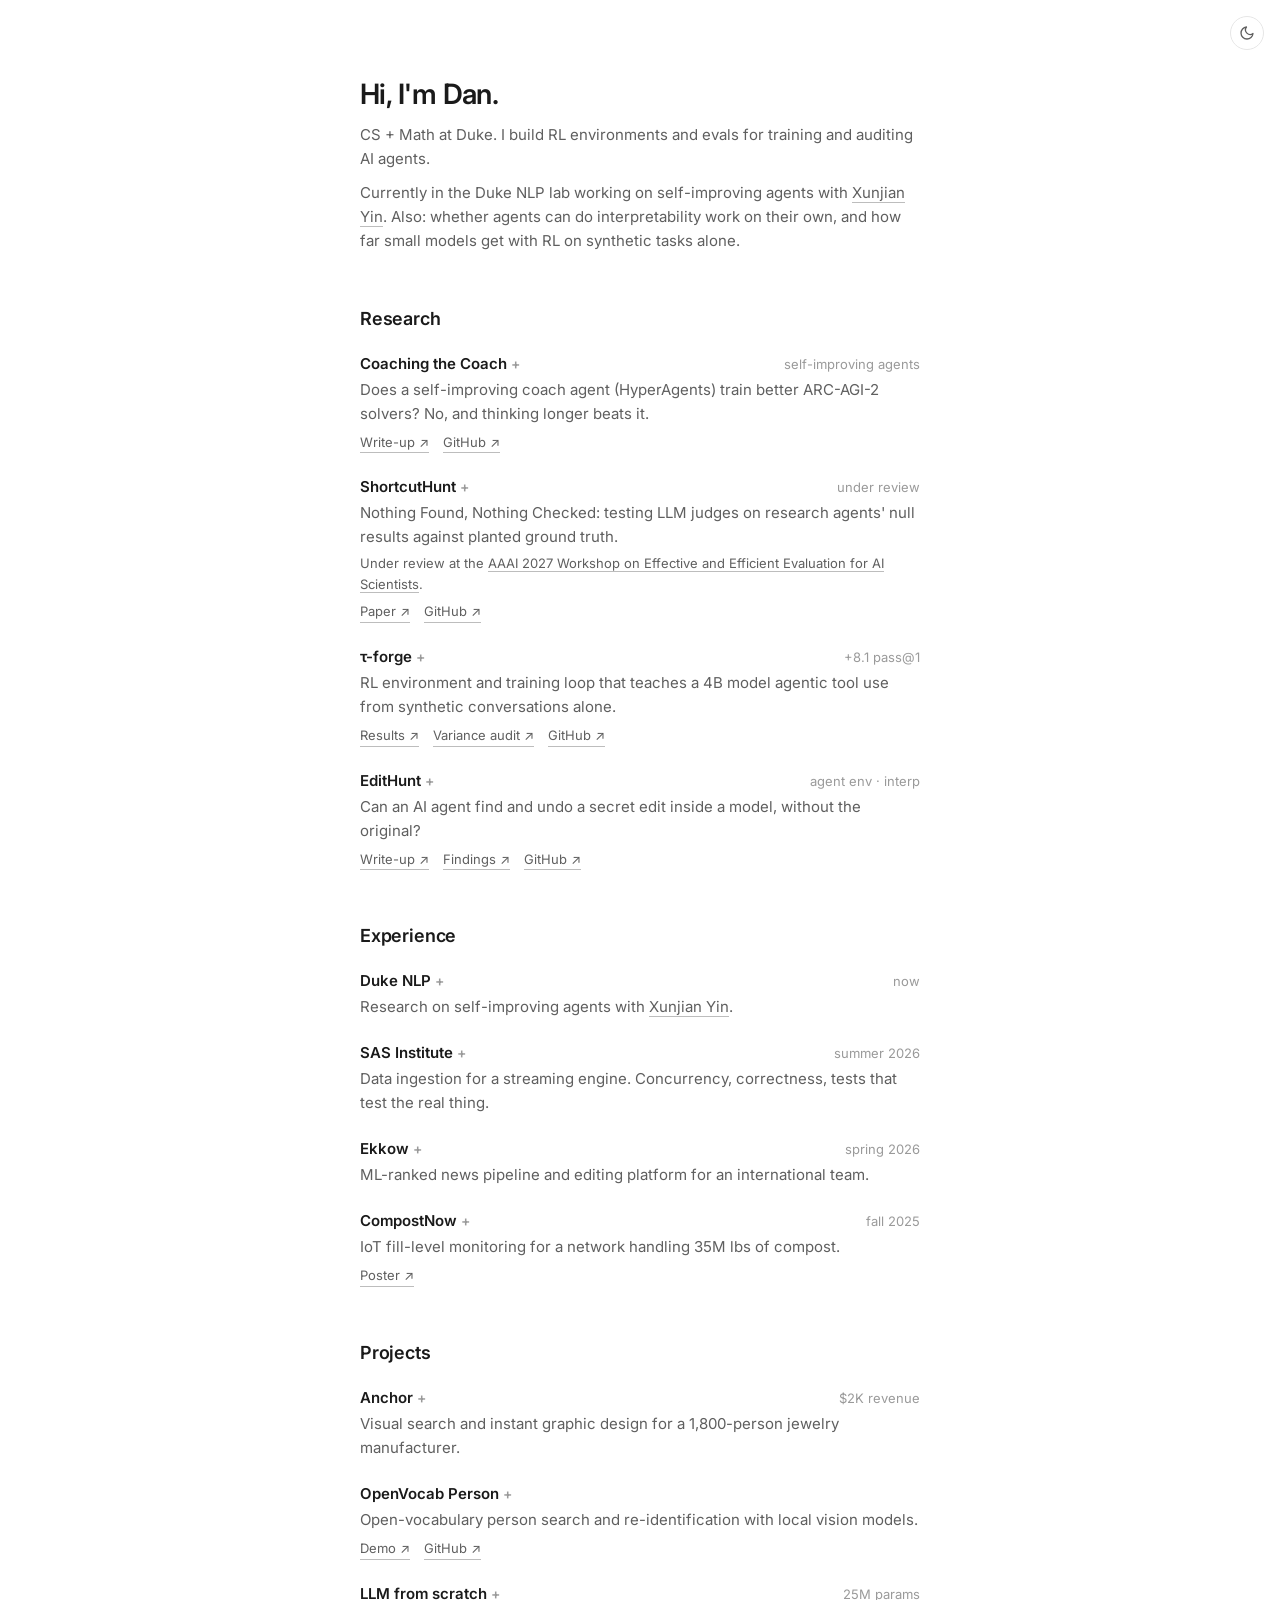
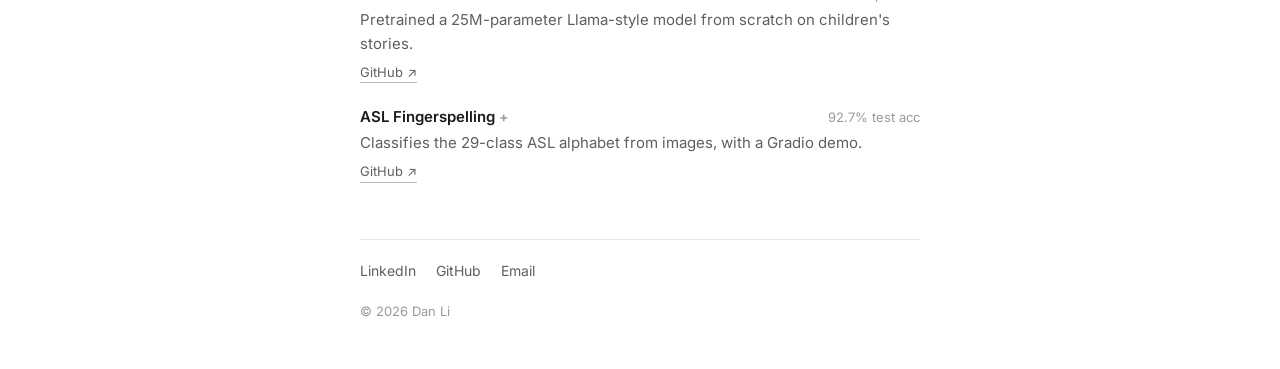
==== index.html @ 37a11379 "ShiftHunt -> ShortcutHunt: link the paper, note it is under review Co-Authored-By: Claude Opus 5.5 <" ====
<!doctype html>
<html lang="en">
<head>
<meta charset="utf-8">
<meta name="viewport" content="width=device-width, initial-scale=1">
<script>
  (function () {
    var t = null;
    try { t = localStorage.getItem("theme"); } catch (e) {}
    if (!t) t = matchMedia("(prefers-color-scheme: dark)").matches ? "dark" : "light";
    document.documentElement.setAttribute("data-theme", t);
  })();
</script>
<title>Dan Li</title>
<meta name="description" content="Dan Li. CS + Math at Duke. I build RL environments and evals for training and auditing AI agents.">
<link rel="preconnect" href="https://fonts.googleapis.com">
<link rel="preconnect" href="https://fonts.gstatic.com" crossorigin>
<link href="https://fonts.googleapis.com/css2?family=Inter:wght@400;500;600&display=swap" rel="stylesheet">
<style>
  :root {
    --bg: #ffffff;
    --fg: #1a1a1a;
    --muted: #5f5f5f;
    --faint: #9a9a9a;
    --rule: #e6e6e6;
    --link-line: #bdbdbd;
  }
  @media (prefers-color-scheme: dark) {
    :root:not([data-theme="light"]) {
      --bg: #111111;
      --fg: #ececec;
      --muted: #a3a3a3;
      --faint: #6f6f6f;
      --rule: #262626;
      --link-line: #4a4a4a;
    }
  }
  :root[data-theme="dark"] {
    --bg: #111111;
    --fg: #ececec;
    --muted: #a3a3a3;
    --faint: #6f6f6f;
    --rule: #262626;
    --link-line: #4a4a4a;
  }
  .theme {
    position: fixed; top: 16px; right: 16px;
    width: 34px; height: 34px; border-radius: 50%;
    display: grid; place-items: center;
    background: transparent; color: var(--muted);
    border: 1px solid var(--rule); cursor: pointer; padding: 0;
  }
  .theme:hover { color: var(--fg); border-color: var(--faint); }
  .theme svg { width: 16px; height: 16px; }
  .theme .sun { display: none; }
  :root[data-theme="dark"] .theme .sun { display: block; }
  :root[data-theme="dark"] .theme .moon { display: none; }
  * { box-sizing: border-box; }
  html { -webkit-text-size-adjust: 100%; }
  body {
    margin: 0;
    background: var(--bg);
    color: var(--fg);
    font: 15px/1.6 "Inter", system-ui, -apple-system, "Segoe UI", sans-serif;
    -webkit-font-smoothing: antialiased;
  }
  main { max-width: 600px; margin: 0 auto; padding: 72px 20px 48px; }
  h1 { font-size: 28px; font-weight: 600; letter-spacing: -0.02em; margin: 0 0 6px; }
  .lede { color: var(--muted); margin: 0; }
  .lede + .lede { margin-top: 10px; }
  h2 { font-size: 18px; font-weight: 600; margin: 52px 0 18px; letter-spacing: -0.01em; }
  a { color: inherit; text-decoration: none; border-bottom: 1px solid var(--link-line); }
  a:hover { border-bottom-color: var(--fg); }

  .item { margin: 0 0 22px; }
  details > summary { list-style: none; cursor: pointer; }
  details > summary::-webkit-details-marker { display: none; }
  .head { display: flex; align-items: baseline; gap: 12px; }
  .title { font-weight: 600; }
  .plus { color: var(--faint); font-size: 14px; transition: transform .15s; display: inline-block; margin-left: 4px; }
  details[open] .plus { transform: rotate(45deg); }
  .tag { margin-left: auto; color: var(--faint); font-size: 13px; white-space: nowrap; }
  .desc { color: var(--muted); margin: 2px 0 0; }
  .more { color: var(--muted); font-size: 14px; margin: 8px 0 0; padding-left: 14px; border-left: 1px solid var(--rule); }
  .more ul { margin: 0; padding-left: 16px; }
  .more li { margin: 0 0 4px; }
  .note { color: var(--muted); font-size: 13px; margin: 4px 0 0; }
  .links { margin: 6px 0 0; font-size: 13px; display: flex; flex-wrap: wrap; gap: 4px 14px; }
  .links a { color: var(--muted); }
  .links a::after { content: " \2197"; }

  footer { margin-top: 56px; padding-top: 20px; border-top: 1px solid var(--rule); font-size: 14px; }
  footer nav { display: flex; flex-wrap: wrap; gap: 6px 20px; }
  footer nav a { border: 0; color: var(--muted); }
  footer nav a:hover { color: var(--fg); }
  .copy { color: var(--faint); font-size: 13px; margin-top: 18px; }

  @media (max-width: 480px) {
    main { padding: 48px 16px 40px; }
    .head { flex-wrap: wrap; gap: 0 12px; }
  }
</style>
</head>
<body>
<button class="theme" type="button" aria-label="Toggle light and dark mode">
  <svg class="moon" viewBox="0 0 24 24" fill="none" stroke="currentColor" stroke-width="2" stroke-linecap="round" stroke-linejoin="round"><path d="M21 12.8A9 9 0 1 1 11.2 3a7 7 0 0 0 9.8 9.8z"/></svg>
  <svg class="sun" viewBox="0 0 24 24" fill="none" stroke="currentColor" stroke-width="2" stroke-linecap="round"><circle cx="12" cy="12" r="4"/><path d="M12 2v2M12 20v2M4.9 4.9l1.4 1.4M17.7 17.7l1.4 1.4M2 12h2M20 12h2M4.9 19.1l1.4-1.4M17.7 6.3l1.4-1.4"/></svg>
</button>
<main>
  <h1>Hi, I'm Dan.</h1>
  <p class="lede">CS + Math at Duke. I build RL environments and evals for training and auditing AI agents.</p>
  <p class="lede">Currently in the Duke NLP lab working on self-improving agents with <a href="https://xunjianyin.github.io/">Xunjian Yin</a>. Also: whether agents can do interpretability work on their own, and how far small models get with RL on synthetic tasks alone.</p>

  <h2>Research</h2>

  <div class="item">
    <details>
      <summary><div class="head"><span class="title">Coaching the Coach<span class="plus">+</span></span><span class="tag">self-improving agents</span></div><p class="desc">Does a self-improving coach agent (HyperAgents) train better ARC-AGI-2 solvers? No, and thinking longer beats it.</p></summary>
      <div class="more">
        <ul>
          <li>A meta agent rewrites a puzzle-solving agent's code, and is also allowed to rewrite its own. We froze the self-improved coaches and had each train a fresh player on new practice puzzles.</li>
          <li>On a held-out exam, coached players scored about the same as an uncoached one (29.3%). Raising the model's reasoning effort one notch (41.1%) beat every form of coaching.</li>
          <li>Interactive explorer: try the puzzles, replay every exam answer, read every coaching session and code change.</li>
        </ul>
      </div>
    </details>
    <div class="links">
      <a href="coaching-the-coach/">Write-up</a>
      <a href="https://github.com/dianhaoli/HyperAgents/tree/arc2-improver">GitHub</a>
    </div>
  </div>

  <div class="item">
    <details>
      <summary><div class="head"><span class="title">ShortcutHunt<span class="plus">+</span></span><span class="tag">under review</span></div><p class="desc">Nothing Found, Nothing Checked: testing LLM judges on research agents' null results against planted ground truth.</p></summary>
      <div class="more">
        <ul>
          <li>Agents audit linear probes on Gemma-2-2B for a planted shortcut, like British spelling. Some probes have none, so "nothing found" can be right, and a program grades every answer.</li>
          <li>In 254 rollouts by five agents, most errors on the hardest probes (77 of 115) are incorrect nulls: "nothing found" when a shortcut exists.</li>
          <li>Without ground truth, the main judge (GPT-6.1 Terra) credits 50 of those 77 given the agent's messages, and 39 given the full transcript. It is consistent but agrees only weakly with ground truth (κ = 0.32–0.46), and a 0.86 accuracy gap between two agents shrinks to 0.03.</li>
          <li>Stricter prompts stop crediting wrong answers only by rejecting correct ones too.</li>
        </ul>
      </div>
    </details>
    <p class="note">Under review at the <a href="https://eval-ai-scientists.github.io/aaai27/">AAAI 2027 Workshop on Effective and Efficient Evaluation for AI Scientists</a>.</p>
    <div class="links">
      <a href="assets/nothing-found-nothing-checked.pdf">Paper</a>
      <a href="https://github.com/dianhaoli/shifthunt">GitHub</a>
    </div>
  </div>

  <div class="item">
    <details>
      <summary><div class="head"><span class="title">τ-forge<span class="plus">+</span></span><span class="tag">+8.1 pass@1</span></div><p class="desc">RL environment and training loop that teaches a 4B model agentic tool use from synthetic conversations alone.</p></summary>
      <div class="more">
        <ul>
          <li>LoRA GRPO on Qwen3-4B-Instruct for multi-turn customer-service tool use. τ²-bench retail pass@1 53.1% → 61.2% (95% CI +2.9 to +13.4), pass^4 28.9% → 36.8%.</li>
          <li>Trained only on programmatically generated, tool-verified synthetic tasks with a scripted customer: no LLM in the training loop, so rollouts are cheap and reproducible.</li>
          <li>All 114 real benchmark tasks held out of generation and checkpoint selection; one eval on one checkpoint.</li>
        </ul>
      </div>
    </details>
    <div class="links">
      <a href="https://github.com/dianhaoli/tau-forge#result">Results</a>
      <a href="https://github.com/dianhaoli/tau-forge/blob/main/docs/variance_audit.md">Variance audit</a>
      <a href="https://github.com/dianhaoli/tau-forge">GitHub</a>
    </div>
  </div>

  <div class="item">
    <details>
      <summary><div class="head"><span class="title">EditHunt<span class="plus">+</span></span><span class="tag">agent env · interp</span></div><p class="desc">Can an AI agent find and undo a secret edit inside a model, without the original?</p></summary>
      <div class="more">
        <ul>
          <li>A hidden, self-gating edit is planted in Qwen2.5-1.5B. Patching the wrong answers back recovers at most 0.43 of the original model; finding and inverting the edit recovers up to 0.99, so the task requires looking inside.</li>
          <li>With no method hint, gpt-6.1-sol worked out model diffing by itself (per-layer activation jumps of affected vs control cities), estimated the plant at cos 0.93–0.97 and passed 5/24 runs, its best in 10 turns for ~$0.07. gpt-6-luna passed 0/8.</li>
          <li>No run undid a two-edit model (0/8): agents fix one edit and stop looking.</li>
          <li>Built on a finding that holds in four models: a "state" direction at the city token that works until a fixed handoff layer.</li>
        </ul>
      </div>
    </details>
    <div class="links">
      <a href="edithunt/">Write-up</a>
      <a href="https://github.com/dianhaoli/edit_hunt/blob/main/FINDINGS.md">Findings</a>
      <a href="https://github.com/dianhaoli/edit_hunt">GitHub</a>
    </div>
  </div>

  <h2>Experience</h2>

  <div class="item">
    <details>
      <summary><div class="head"><span class="title">Duke NLP<span class="plus">+</span></span><span class="tag">now</span></div><p class="desc">Research on self-improving agents with <a href="https://xunjianyin.github.io/">Xunjian Yin</a>.</p></summary>
      <div class="more">
        <ul>
          <li>Testing whether agents that rewrite their own improvement procedure actually get better at improving others (see Coaching the Coach).</li>
        </ul>
      </div>
    </details>
  </div>

  <div class="item">
    <details>
      <summary><div class="head"><span class="title">SAS Institute<span class="plus">+</span></span><span class="tag">summer 2026</span></div><p class="desc">Data ingestion for a streaming engine. Concurrency, correctness, tests that test the real thing.</p></summary>
      <div class="more">
        <ul>
          <li>Go file-input component for a Kubernetes-native stream processing engine used by global banks: file watching, dual-mutex concurrency, shutdown 60s → 2ms.</li>
          <li>Age-based gating to stop partial-write data loss, proven with e2e tests against real pods (concurrent writers, duplicate delivery, shutdown).</li>
          <li>Unit coverage 76% → 91% by replacing superficial mocks with real failure injection.</li>
        </ul>
      </div>
    </details>
  </div>

  <div class="item">
    <details>
      <summary><div class="head"><span class="title">Ekkow<span class="plus">+</span></span><span class="tag">spring 2026</span></div><p class="desc">ML-ranked news pipeline and editing platform for an international team.</p></summary>
      <div class="more">
        <ul>
          <li>Ranks 10K+ articles a month with XGBoost on sentence-transformer embeddings plus rules and view data.</li>
          <li>Concurrent multi-user translation and editing (FastAPI, Next.js, PostgreSQL, DeepL) with claims and row-level locks. Saves the team ~20 hours a week.</li>
        </ul>
      </div>
    </details>
  </div>

  <div class="item">
    <details>
      <summary><div class="head"><span class="title">CompostNow<span class="plus">+</span></span><span class="tag">fall 2025</span></div><p class="desc">IoT fill-level monitoring for a network handling 35M lbs of compost.</p></summary>
      <div class="more">
        <ul>
          <li>ESP32 + ultrasonic sensors on compost bins, C firmware, live Firebase dashboard.</li>
        </ul>
      </div>
    </details>
    <div class="links">
      <a href="assets/compostnow-poster.webp">Poster</a>
    </div>
  </div>

  <h2>Projects</h2>

  <div class="item">
    <details>
      <summary><div class="head"><span class="title">Anchor<span class="plus">+</span></span><span class="tag">$2K revenue</span></div><p class="desc">Visual search and instant graphic design for a 1,800-person jewelry manufacturer.</p></summary>
      <div class="more">
        <ul>
          <li>SigLIP + DINOv2 + FAISS consensus over a 100K-piece catalog surfaced 2,300 duplicate designs (~$57.5K in value).</li>
          <li>Lookbook generator: 1.5 hours of manual layout to under 60 seconds across 5,700+ SKUs. $2.5K revenue; ran the sales cycle myself.</li>
        </ul>
      </div>
    </details>
  </div>

  <div class="item">
    <details>
      <summary><div class="head"><span class="title">OpenVocab Person<span class="plus">+</span></span></div><p class="desc">Open-vocabulary person search and re-identification with local vision models.</p></summary>
      <div class="more">
        <ul>
          <li>YOLO detection, Qwen2.5-VL descriptions, OSNet 512-d Re-ID clustered across uploads in pgvector, hybrid text + image search.</li>
          <li>Follow-up Q&amp;A on any detected person, grounded in the crop with opt-in full-scene context.</li>
        </ul>
      </div>
    </details>
    <div class="links">
      <a href="https://www.youtube.com/watch?v=MsrKKbLeFY0">Demo</a>
      <a href="https://github.com/dianhaoli/openvocabperson">GitHub</a>
    </div>
  </div>

  <div class="item">
    <details>
      <summary><div class="head"><span class="title">LLM from scratch<span class="plus">+</span></span><span class="tag">25M params</span></div><p class="desc">Pretrained a 25M-parameter Llama-style model from scratch on children's stories.</p></summary>
      <div class="more">
        <ul>
          <li>Custom BPE tokenizer in Python and a Llama-style transformer in PyTorch.</li>
          <li>Trained on 655M TinyStories tokens on AWS EC2 to a validation loss of 1.18; generates coherent children's stories.</li>
        </ul>
      </div>
    </details>
    <div class="links">
      <a href="https://github.com/dianhaoli/gpt">GitHub</a>
    </div>
  </div>

  <div class="item">
    <details>
      <summary><div class="head"><span class="title">ASL Fingerspelling<span class="plus">+</span></span><span class="tag">92.7% test acc</span></div><p class="desc">Classifies the 29-class ASL alphabet from images, with a Gradio demo.</p></summary>
      <div class="more">
        <ul>
          <li>Compact custom CNN (92.7% test accuracy) compared against fine-tuned MobileNetV2 transfer learning (74.8%), with augmentation and an 80/10/10 split.</li>
        </ul>
      </div>
    </details>
    <div class="links">
      <a href="https://github.com/dianhaoli/asl_fingerspell">GitHub</a>
    </div>
  </div>

  <footer>
    <nav>
      <a href="https://www.linkedin.com/in/dianhaoli">LinkedIn</a>
      <a href="https://github.com/dianhaoli">GitHub</a>
      <a href="mailto:dianhaoli@gmail.com">Email</a>
    </nav>
    <div class="copy">© 2026 Dan Li</div>
  </footer>
</main>
<script>
  document.querySelector(".theme").addEventListener("click", function () {
    var root = document.documentElement;
    var t = root.getAttribute("data-theme") === "dark" ? "light" : "dark";
    root.setAttribute("data-theme", t);
    try { localStorage.setItem("theme", t); } catch (e) {}
  });
</script>
</body>
</html>
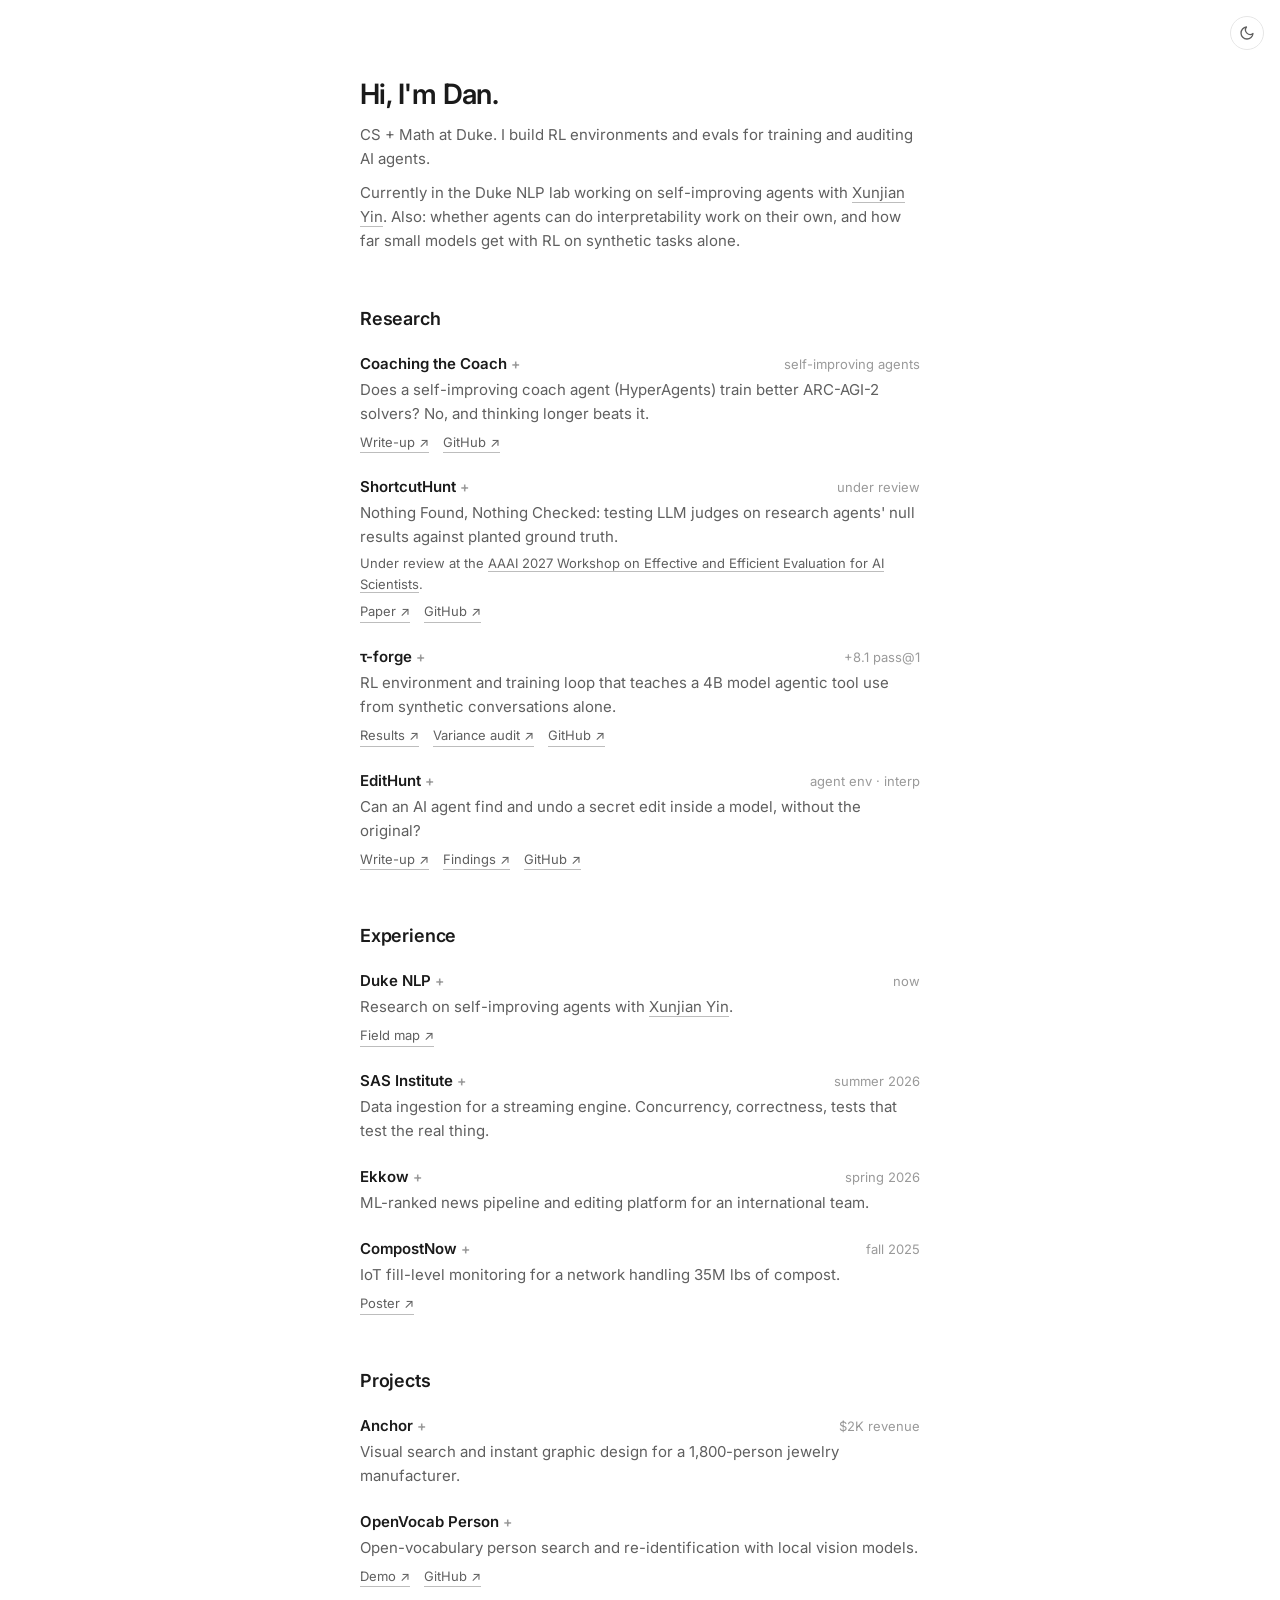
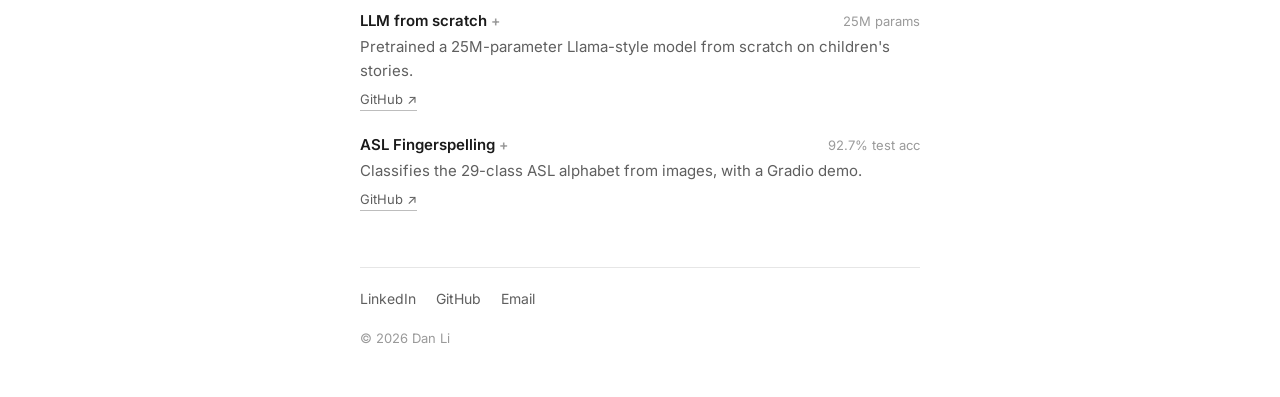
==== commit fde050ee: "Add self-improving agents field map post, linked from Duke NLP Co-Authored-By: Claude Opus 5.5 <nore" ====
--- a/index.html
+++ b/index.html
@@ -194,9 +194,13 @@
       <div class="more">
         <ul>
           <li>Testing whether agents that rewrite their own improvement procedure actually get better at improving others (see Coaching the Coach).</li>
-        </ul>
-      </div>
-    </details>
+          <li>Wrote a map of the field: one ladder for reading self-improvement claims, seven research areas, and what the recent audits found.</li>
+        </ul>
+      </div>
+    </details>
+    <div class="links">
+      <a href="self-improving-agents/">Field map</a>
+    </div>
   </div>
 
   <div class="item">
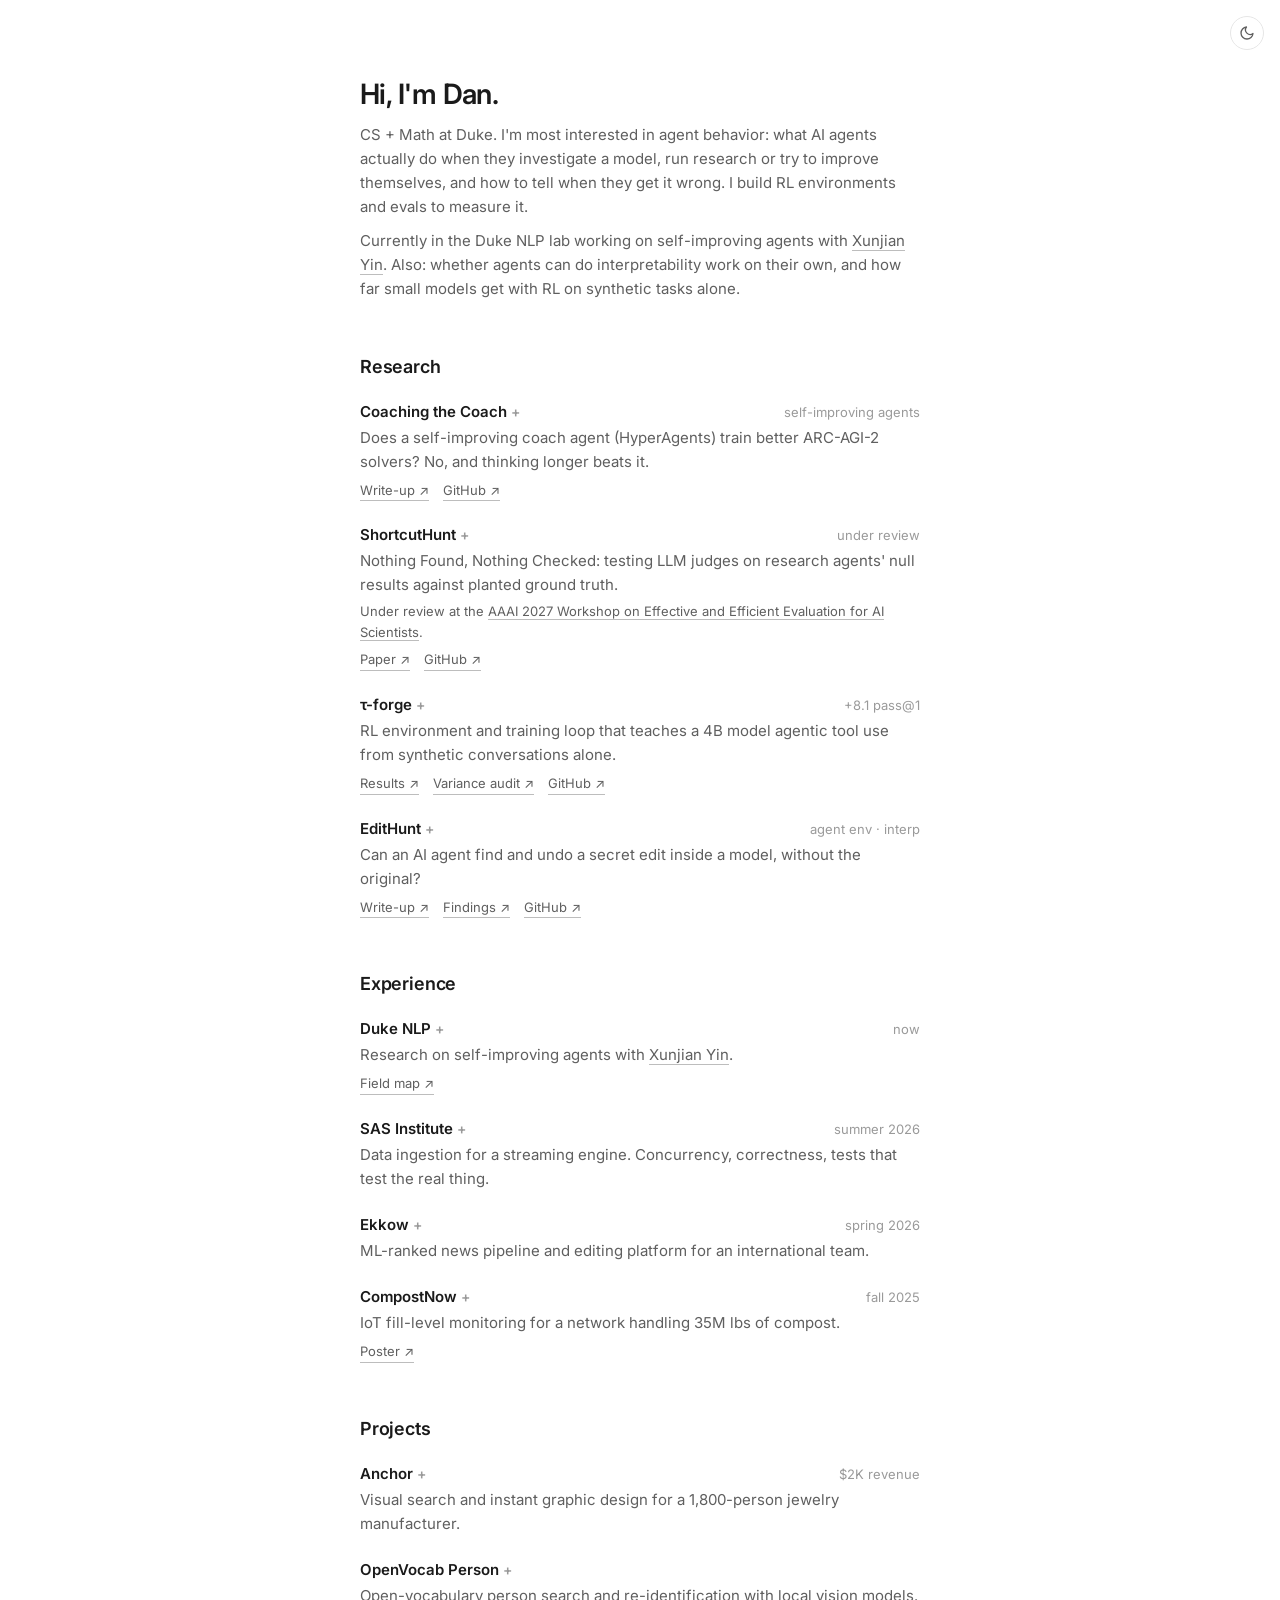
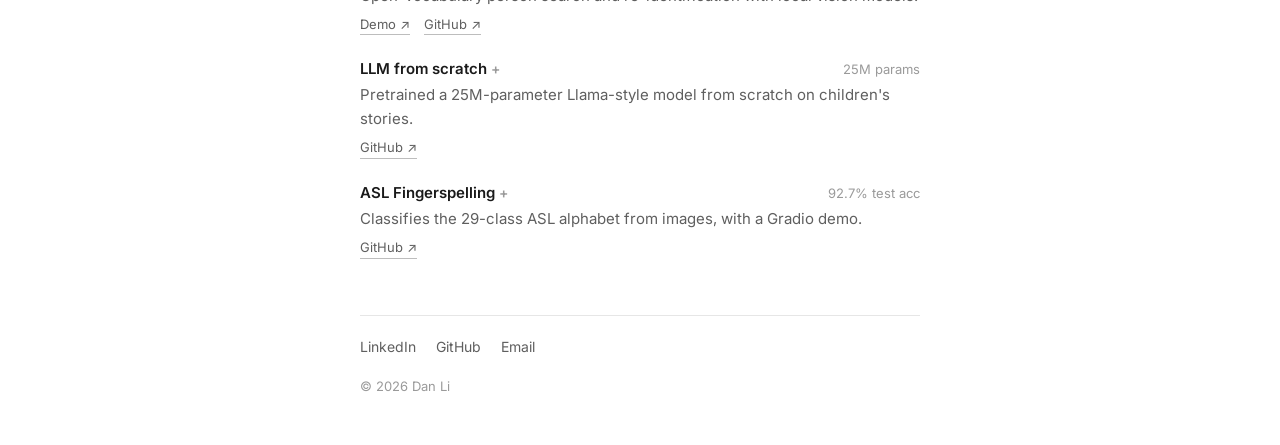
==== commit e03259ff: "Bio: lead with interest in agent behavior Co-Authored-By: Claude Opus 5.5 <noreply@anthropic.com> Cl" ====
--- a/index.html
+++ b/index.html
@@ -108,7 +108,7 @@
 </button>
 <main>
   <h1>Hi, I'm Dan.</h1>
-  <p class="lede">CS + Math at Duke. I build RL environments and evals for training and auditing AI agents.</p>
+  <p class="lede">CS + Math at Duke. I'm most interested in agent behavior: what AI agents actually do when they investigate a model, run research or try to improve themselves, and how to tell when they get it wrong. I build RL environments and evals to measure it.</p>
   <p class="lede">Currently in the Duke NLP lab working on self-improving agents with <a href="https://xunjianyin.github.io/">Xunjian Yin</a>. Also: whether agents can do interpretability work on their own, and how far small models get with RL on synthetic tasks alone.</p>
 
   <h2>Research</h2>
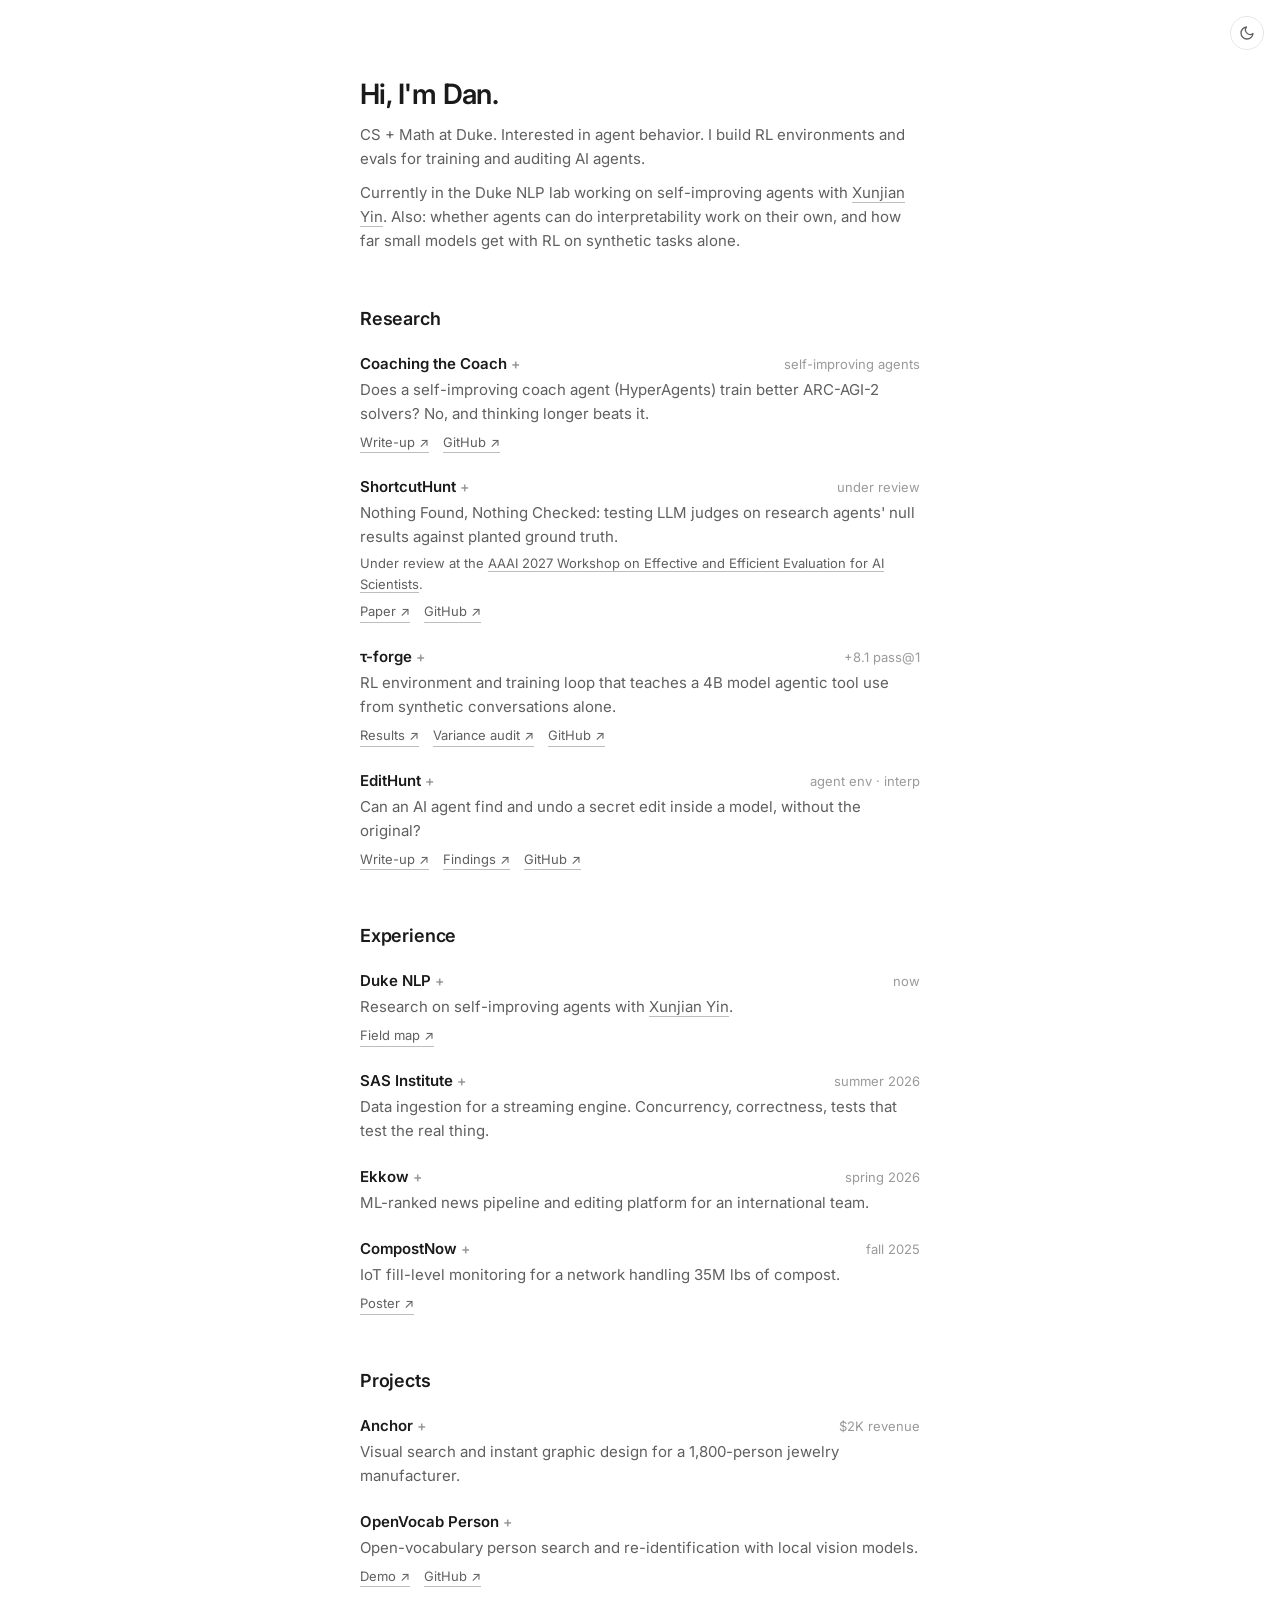
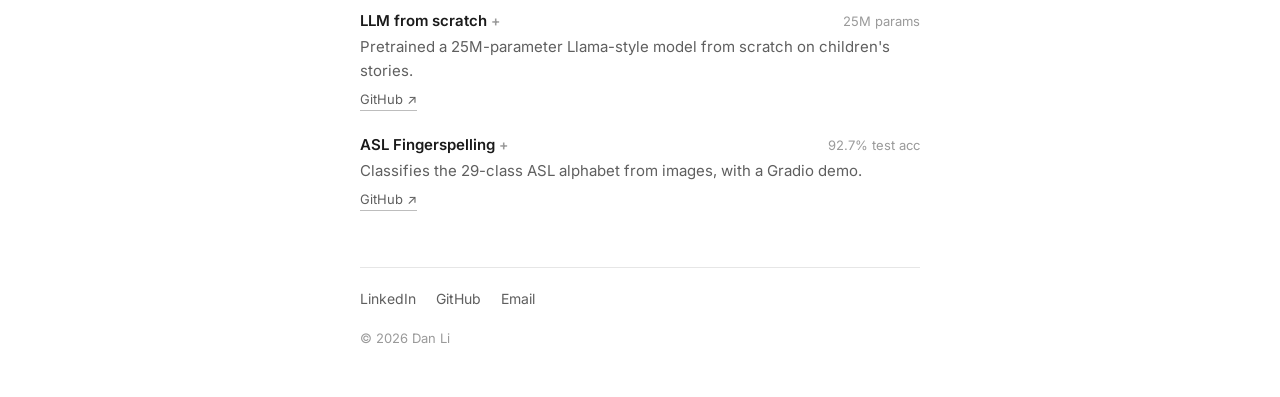
==== commit 7a0ffc76: "Bio: short agent-behavior line Co-Authored-By: Claude Opus 5.5 <noreply@anthropic.com> Claude-Sessio" ====
--- a/index.html
+++ b/index.html
@@ -108,7 +108,7 @@
 </button>
 <main>
   <h1>Hi, I'm Dan.</h1>
-  <p class="lede">CS + Math at Duke. I'm most interested in agent behavior: what AI agents actually do when they investigate a model, run research or try to improve themselves, and how to tell when they get it wrong. I build RL environments and evals to measure it.</p>
+  <p class="lede">CS + Math at Duke. Interested in agent behavior. I build RL environments and evals for training and auditing AI agents.</p>
   <p class="lede">Currently in the Duke NLP lab working on self-improving agents with <a href="https://xunjianyin.github.io/">Xunjian Yin</a>. Also: whether agents can do interpretability work on their own, and how far small models get with RL on synthetic tasks alone.</p>
 
   <h2>Research</h2>
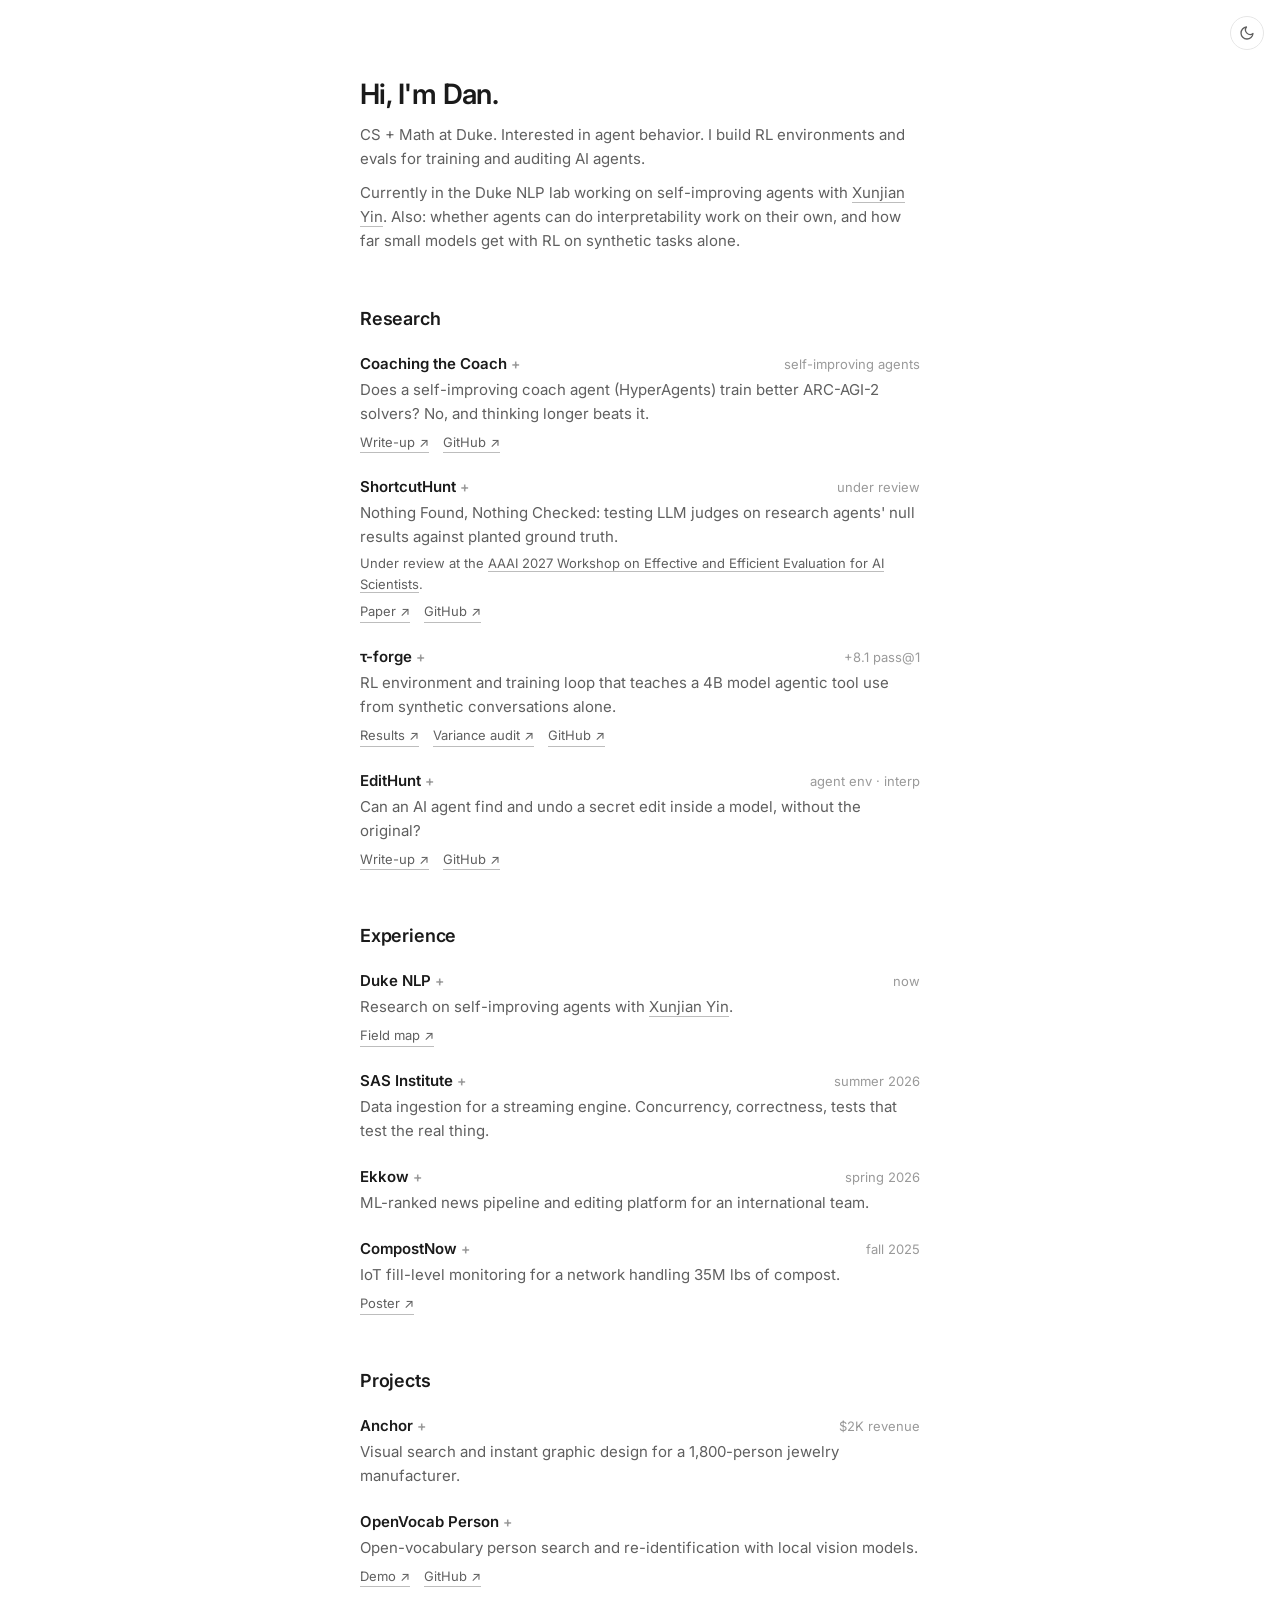
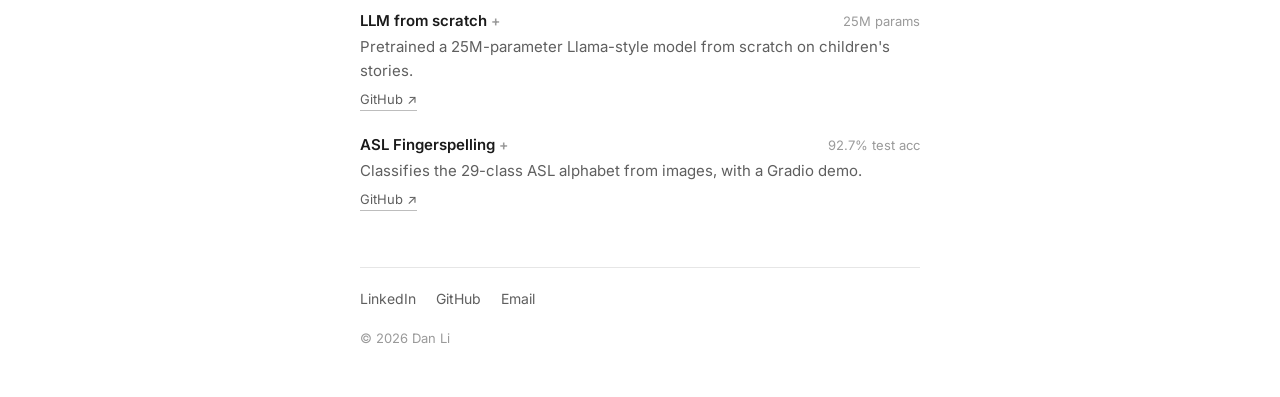
==== commit 98c31244: "EditHunt: drop Findings link Co-Authored-By: Claude Opus 5.5 <noreply@anthropic.com> Claude-Session:" ====
--- a/index.html
+++ b/index.html
@@ -145,7 +145,7 @@
     <p class="note">Under review at the <a href="https://eval-ai-scientists.github.io/aaai27/">AAAI 2027 Workshop on Effective and Efficient Evaluation for AI Scientists</a>.</p>
     <div class="links">
       <a href="assets/nothing-found-nothing-checked.pdf">Paper</a>
-      <a href="https://github.com/dianhaoli/shifthunt">GitHub</a>
+      <a href="https://github.com/dianhaoli/shortcuthunt">GitHub</a>
     </div>
   </div>
 
@@ -181,7 +181,6 @@
     </details>
     <div class="links">
       <a href="edithunt/">Write-up</a>
-      <a href="https://github.com/dianhaoli/edit_hunt/blob/main/FINDINGS.md">Findings</a>
       <a href="https://github.com/dianhaoli/edit_hunt">GitHub</a>
     </div>
   </div>
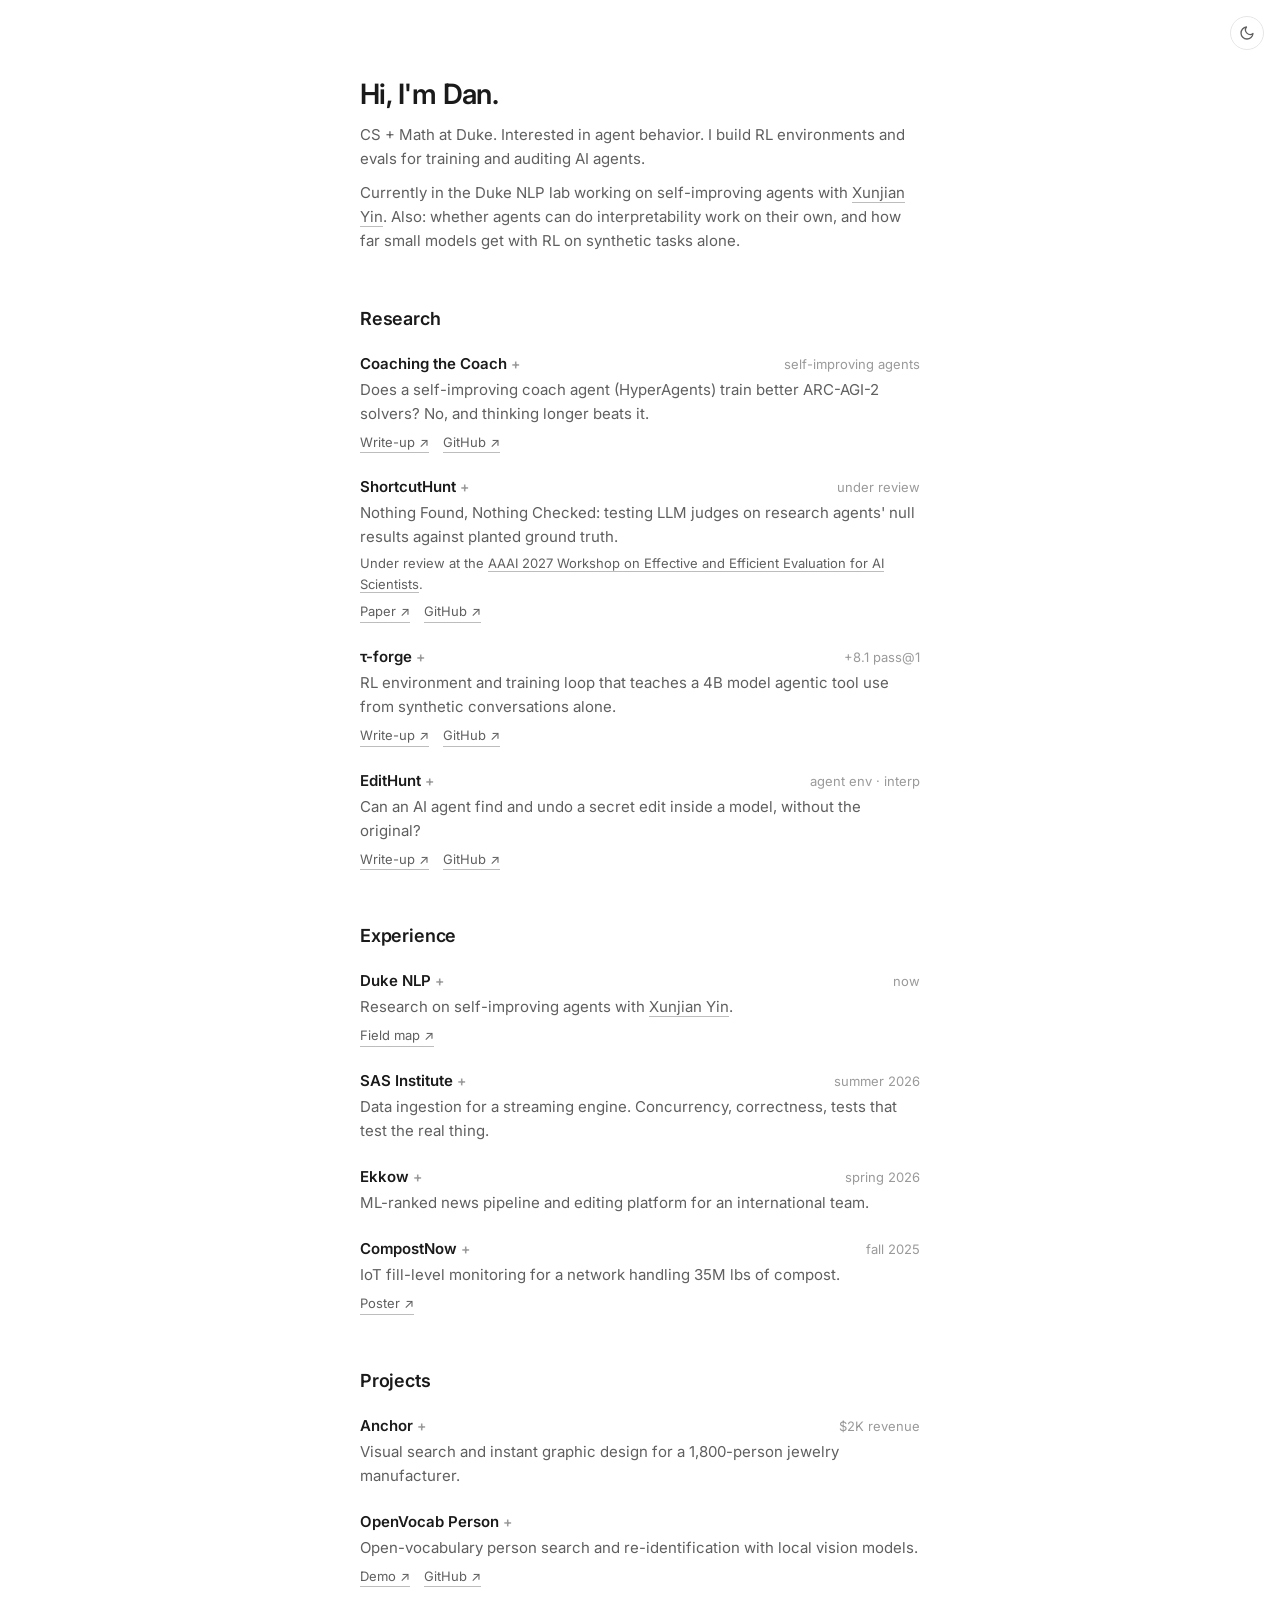
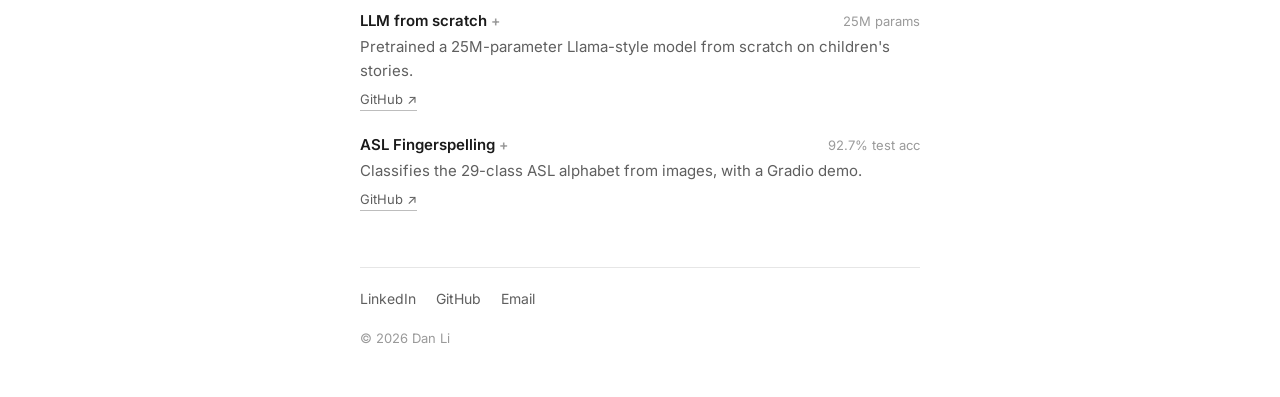
==== commit 979f818f: "Publish the tau-forge write-up and link it from the homepage The page is built from PAGE_TEXT.md, pl" ====
--- a/index.html
+++ b/index.html
@@ -154,15 +154,14 @@
       <summary><div class="head"><span class="title">τ-forge<span class="plus">+</span></span><span class="tag">+8.1 pass@1</span></div><p class="desc">RL environment and training loop that teaches a 4B model agentic tool use from synthetic conversations alone.</p></summary>
       <div class="more">
         <ul>
-          <li>LoRA GRPO on Qwen3-4B-Instruct for multi-turn customer-service tool use. τ²-bench retail pass@1 53.1% → 61.2% (95% CI +2.9 to +13.4), pass^4 28.9% → 36.8%.</li>
+          <li>LoRA GRPO on Qwen3-4B-Instruct for multi-turn customer-service tool use. τ²-bench retail pass@1 53.1% → 61.2% (95% CI +3.1 to +13.4), pass^4 28.9% → 36.8%.</li>
           <li>Trained only on programmatically generated, tool-verified synthetic tasks with a scripted customer: no LLM in the training loop, so rollouts are cheap and reproducible.</li>
           <li>All 114 real benchmark tasks held out of generation and checkpoint selection; one eval on one checkpoint.</li>
         </ul>
       </div>
     </details>
     <div class="links">
-      <a href="https://github.com/dianhaoli/tau-forge#result">Results</a>
-      <a href="https://github.com/dianhaoli/tau-forge/blob/main/docs/variance_audit.md">Variance audit</a>
+      <a href="tau-forge/">Write-up</a>
       <a href="https://github.com/dianhaoli/tau-forge">GitHub</a>
     </div>
   </div>
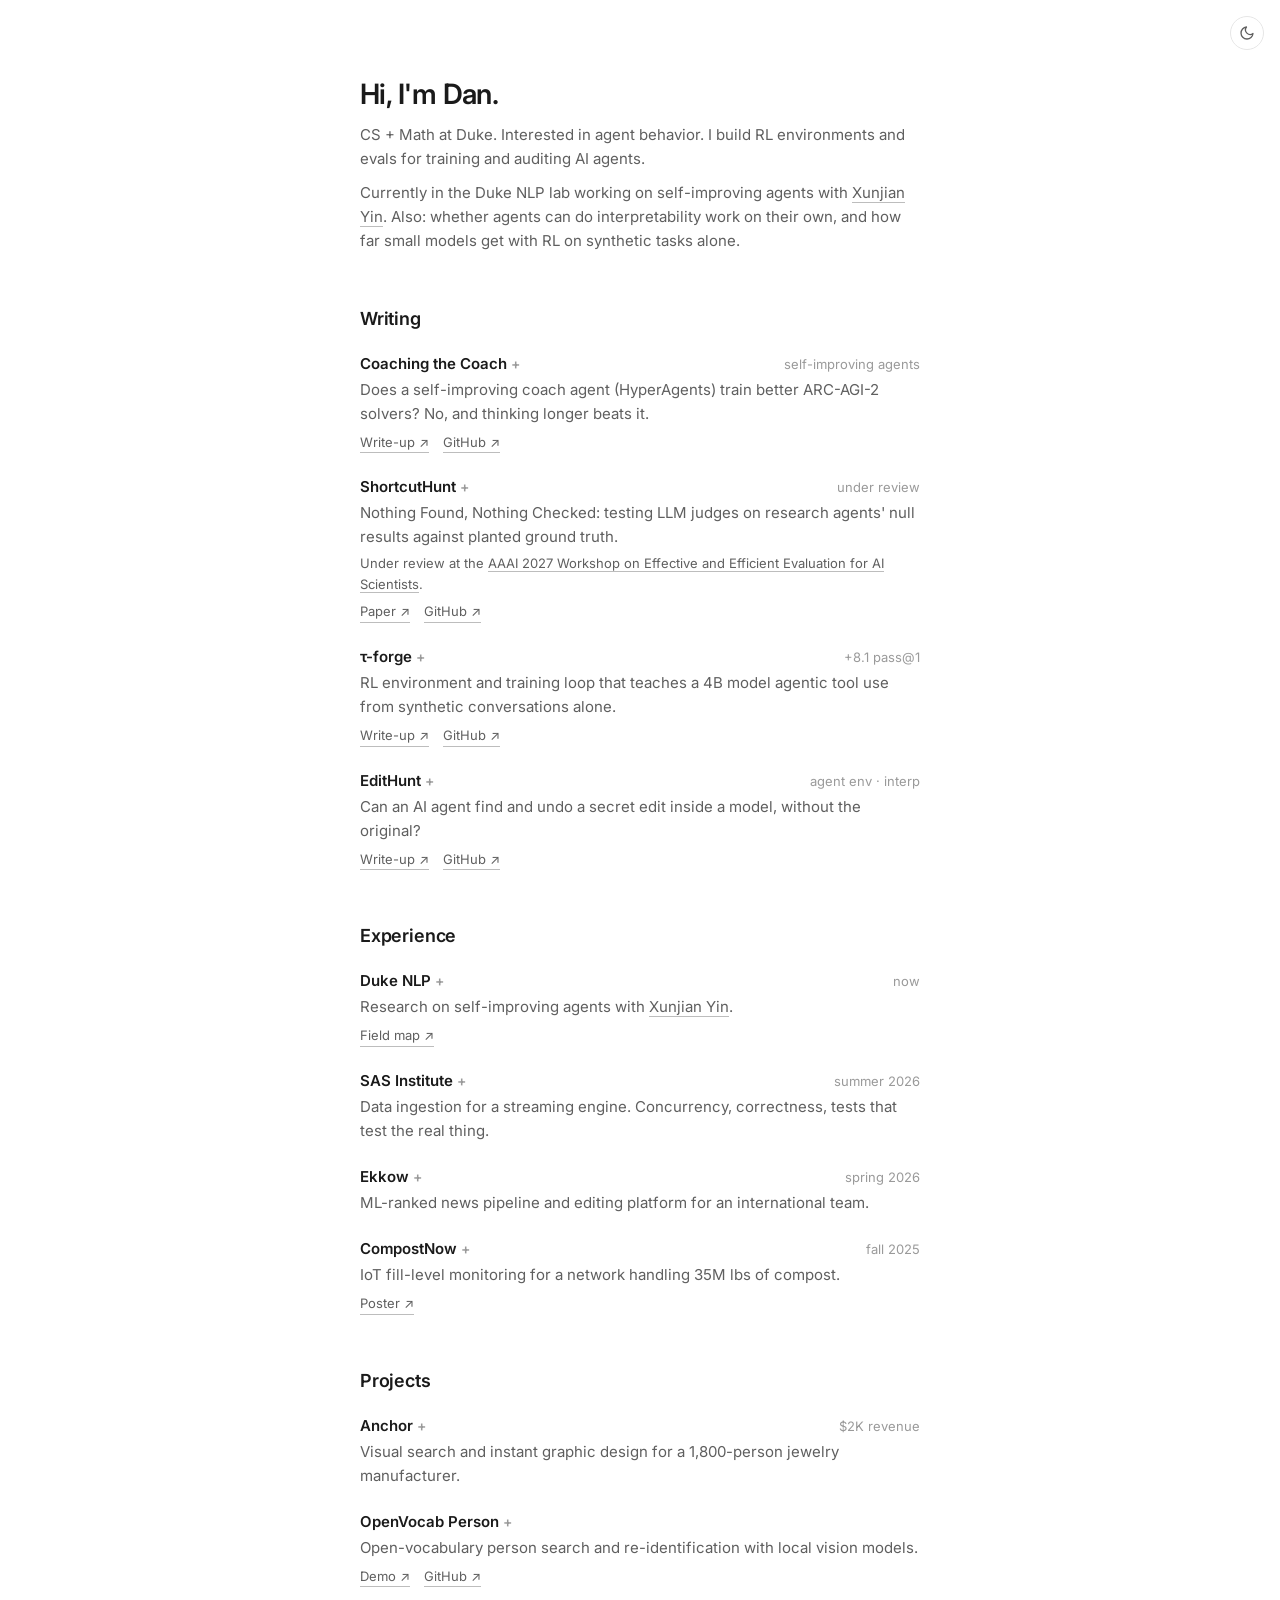
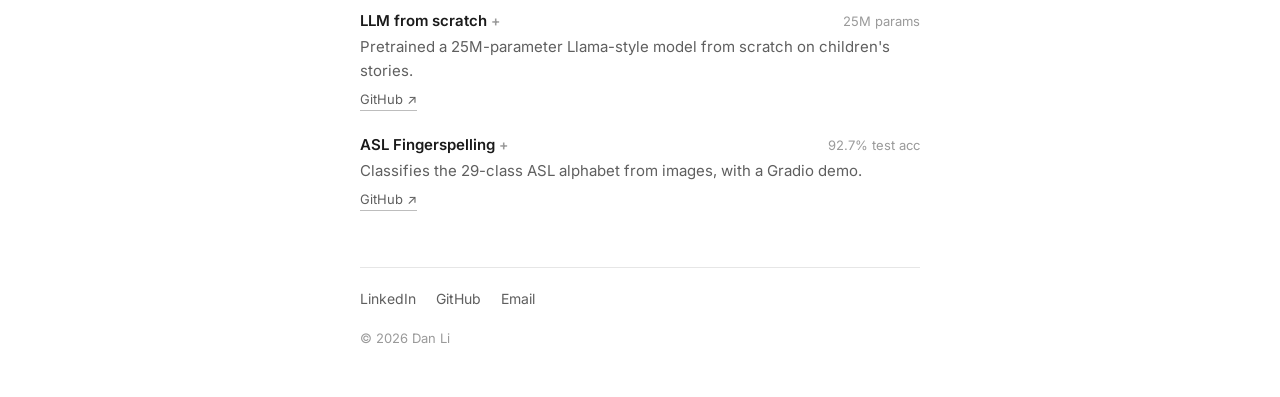
==== commit f0b751ef: "Better two-customer example, back buttons on every post, Research -> Writing Co-Authored-By: Claude " ====
--- a/index.html
+++ b/index.html
@@ -111,7 +111,7 @@
   <p class="lede">CS + Math at Duke. Interested in agent behavior. I build RL environments and evals for training and auditing AI agents.</p>
   <p class="lede">Currently in the Duke NLP lab working on self-improving agents with <a href="https://xunjianyin.github.io/">Xunjian Yin</a>. Also: whether agents can do interpretability work on their own, and how far small models get with RL on synthetic tasks alone.</p>
 
-  <h2>Research</h2>
+  <h2>Writing</h2>
 
   <div class="item">
     <details>
